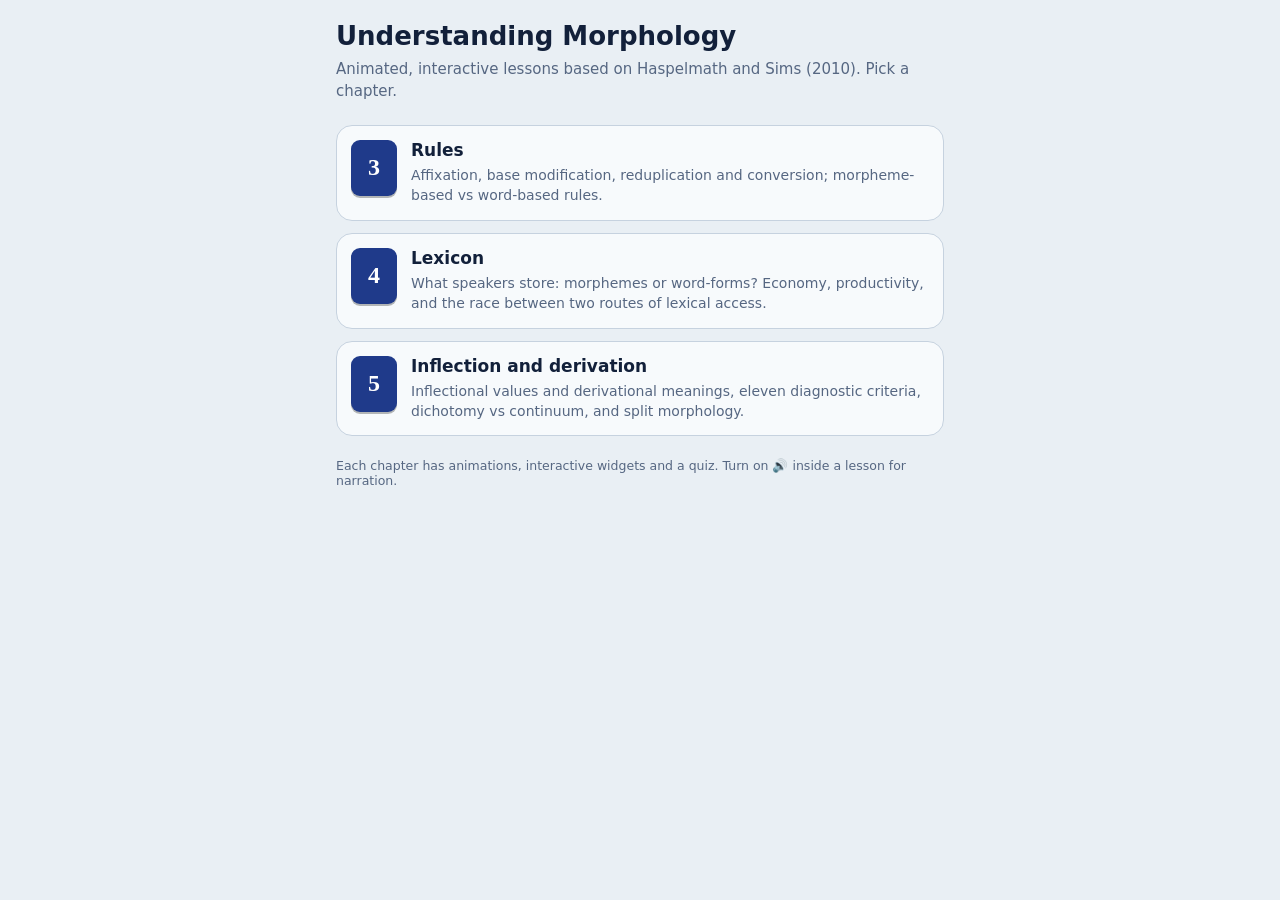
==== index.html @ 04e2346f "Add files via upload" ====
<!doctype html>
<html lang="en">
<head>
<meta charset="utf-8">
<meta name="viewport" content="width=device-width, initial-scale=1, viewport-fit=cover">
<meta name="color-scheme" content="light dark">
<title>Understanding Morphology · Lessons</title>
<link rel="stylesheet" href="assets/lesson.css">
</head>
<body class="scroll">
<div class="wrap">
  <h1>Understanding Morphology</h1>
  <p class="sub">Animated, interactive lessons based on Haspelmath and Sims (2010). Pick a chapter.</p>
  <div id="list"></div>
  <p class="foot">Each chapter has animations, interactive widgets and a quiz. Turn on 🔊 inside a lesson for narration.</p>
</div>
<script>
/* To add a chapter: copy chapter-template/ to chN/, then add one line here. */
const CHAPTERS=[
  {n:3,title:'Rules',href:'ch3/index.html',blurb:'Affixation, base modification, reduplication and conversion; morpheme-based vs word-based rules.'},
  {n:4,title:'Lexicon',href:'ch4/index.html',blurb:'What speakers store: morphemes or word-forms? Economy, productivity, and the race between two routes of lexical access.'},
  {n:5,title:'Inflection and derivation',href:'ch5/index.html',blurb:'Inflectional values and derivational meanings, eleven diagnostic criteria, dichotomy vs continuum, and split morphology.'}
];
const list=document.getElementById('list');
CHAPTERS.forEach(c=>{
  const a=document.createElement('a');a.className='chap'+(c.soon?' soon':'');a.href=c.href;
  a.innerHTML=`<div class="n">${c.n}</div><div><h2>${c.title}</h2><p>${c.blurb}</p></div>`;
  list.appendChild(a);
});
</script>
</body>
</html>
---- assets/lesson.css ----
:root{
  --paper:#E9EFF4; --panel:#F7FAFC; --ink:#12203A; --muted:#566782; --line:#C6D2DF;
  --stem:#1F3A8A; --aff:#FFC53D; --aff-ink:#2A1E00; --mod:#D92F63; --copy:#0B8590; --var:#6F4FCF;
  --lex:#12203A; --lex-ink:#FFFFFF; --ok:#17794E; --bad:#C0284F; --focus:#1F5BFF; --btn:#12203A; --btn-ink:#FFFFFF;
  --serif:"Charis SIL","Gentium Plus","Noto Serif","Iowan Old Style",Georgia,serif;
  --ui:system-ui,-apple-system,"Segoe UI",Roboto,sans-serif;
}
@media (prefers-color-scheme:dark){
  :root{
    --paper:#0D1420; --panel:#162033; --ink:#E7EEF8; --muted:#97A7BF; --line:#2A3850;
    --stem:#4D6FE0; --aff:#F2B72E; --mod:#FF5C8A; --copy:#1DB3C0; --var:#9B83F0;
    --lex:#E7EEF8; --lex-ink:#0D1420; --ok:#4CD39A; --bad:#FF7A9C; --focus:#8FB0FF; --btn:#E7EEF8; --btn-ink:#0D1420;
  }
}
*{box-sizing:border-box;-webkit-tap-highlight-color:transparent}
[hidden]{display:none!important}
html,body{margin:0;height:100%;background:var(--paper);color:var(--ink)}
body{font-family:var(--ui);display:flex;flex-direction:column;height:100dvh;overflow:hidden}
button{font:inherit;color:inherit;cursor:pointer}
button:focus-visible,input:focus-visible{outline:3px solid var(--focus);outline-offset:2px}

/* top */
header{padding:calc(10px + env(safe-area-inset-top)) 14px 8px;display:flex;flex-direction:column;gap:8px}
.bar{display:flex;gap:4px}
.seg{flex:1;height:6px;border-radius:3px;background:var(--line);position:relative;overflow:hidden;border:0;padding:0}
.seg i{position:absolute;inset:0 auto 0 0;width:0;background:var(--stem);transition:width .4s}
.seg.cur{outline:2px solid var(--stem);outline-offset:1px}
.head{display:flex;align-items:center;gap:10px}
.head h1{font:700 16px/1.2 var(--ui);margin:0;flex:1;letter-spacing:.1px}
.head small{display:block;font:500 12px var(--ui);color:var(--muted);margin-top:2px}
.menu{border:1.5px solid var(--line);background:var(--panel);border-radius:10px;padding:8px 12px;font:600 13px var(--ui)}

/* main */
main{flex:1;overflow-y:auto;padding:4px 14px 18px;-webkit-overflow-scrolling:touch}
.stage{position:relative;overflow:hidden;border-radius:14px;background-color:var(--panel);
  background-image:radial-gradient(var(--line) 1px,transparent 1.2px);background-size:18px 18px;
  border:1.5px solid var(--line);min-height:150px;transition:height .5s ease;width:100%}
.layer{position:absolute;inset:0}
.tile{position:absolute;left:0;top:0;display:flex;align-items:center;justify-content:center;border-radius:7px;
  font-family:var(--serif);font-weight:600;white-space:nowrap;box-shadow:0 2px 0 rgba(0,0,0,.28);
  transition:transform .75s cubic-bezier(.2,.8,.2,1),opacity .5s,width .5s,height .5s,background-color .4s,color .4s}
.tile .in{display:block;line-height:1}
.tile .sub{position:absolute;right:3px;bottom:1px;font:700 10px var(--ui);opacity:.9}
.k-stem{background:var(--stem);color:#fff}
.k-aff{background:var(--aff);color:var(--aff-ink)}
.k-mod{background:var(--mod);color:#fff}
.k-copy{background:var(--copy);color:#fff}
.k-var{background:var(--var);color:#fff}
.k-lex{background:var(--lex);color:var(--lex-ink)}
.k-plain{background:var(--panel);color:var(--ink);box-shadow:inset 0 0 0 2px var(--line)}
.k-ghost{background:transparent;color:var(--muted);box-shadow:none;outline:2px dashed var(--muted);outline-offset:-2px}
.k-bad{background:transparent;color:var(--bad);box-shadow:none;outline:2px solid var(--bad);outline-offset:-2px}
.k-ok{background:transparent;color:var(--ok);box-shadow:none;outline:2px solid var(--ok);outline-offset:-2px}
.k-op{background:transparent;color:var(--muted);box-shadow:none;font-weight:400}
.k-sp{visibility:hidden}
.lab{position:absolute;left:0;width:100%;text-align:center;font:600 12.5px var(--ui);color:var(--muted);padding:0 8px;transition:transform .6s,opacity .4s}
.br{position:absolute;left:0;top:0;border:2.5px solid var(--ink);border-bottom:none;border-radius:9px 9px 0 0;height:12px;opacity:.75;transition:transform .7s cubic-bezier(.2,.8,.2,1),width .7s,opacity .4s}
.br span{position:absolute;bottom:100%;left:50%;transform:translateX(-50%);white-space:nowrap;font:600 12px var(--ui);padding-bottom:2px;color:var(--ink)}

.card{font-family:var(--serif);font-size:17.5px;line-height:1.58;margin:14px 2px 0;max-width:62ch}
.card p{margin:0 0 10px}
.card b{font-weight:700;color:var(--stem)}
@media (prefers-color-scheme:dark){.card b{color:#9FB6FF}}
.hint{font:500 13px var(--ui);color:var(--muted)}

/* controls */
footer{padding:8px 12px calc(10px + env(safe-area-inset-bottom));display:flex;gap:8px;align-items:center;background:var(--paper);border-top:1.5px solid var(--line)}
.cb{min-width:46px;height:46px;border-radius:12px;border:1.5px solid var(--line);background:var(--panel);font:700 16px var(--ui);display:flex;align-items:center;justify-content:center;padding:0 12px}
.cb.main{background:var(--btn);color:var(--btn-ink);border-color:var(--btn);flex:1}
.cb[aria-pressed="true"]{background:var(--aff);color:var(--aff-ink);border-color:var(--aff)}
.cb:disabled{opacity:.35}
.count{font:600 12px var(--ui);color:var(--muted);min-width:44px;text-align:center}

/* widgets */
.btn{display:inline-flex;align-items:center;justify-content:center;min-height:44px;padding:8px 16px;border-radius:11px;border:0;background:var(--btn);color:var(--btn-ink);font:700 14.5px var(--ui);margin:6px 8px 0 0}
.btn.ghost{background:var(--panel);color:var(--ink);border:1.5px solid var(--line)}
.chips{display:flex;flex-wrap:wrap;gap:7px;margin:10px 0}
.chip{min-height:40px;padding:6px 13px;border-radius:20px;border:1.5px solid var(--line);background:var(--panel);font:600 14px var(--ui)}
.chip.on{background:var(--stem);border-color:var(--stem);color:#fff}
.chip.done{border-color:var(--ok)}
.gl{font:600 12.5px var(--ui);color:var(--muted);margin:12px 0 0}
.res{font:500 15px/1.45 var(--ui);margin:10px 0 0;padding:11px 13px;border-radius:12px;background:var(--panel);border:1.5px solid var(--line)}
.res.good{border-color:var(--ok)} .res.bad{border-color:var(--bad)}
.res .w{font:700 19px var(--serif)}
.opts{display:flex;flex-direction:column;gap:8px;margin:10px 0}
.opt{text-align:left;min-height:48px;padding:10px 14px;border-radius:12px;border:1.5px solid var(--line);background:var(--panel);font:500 15px/1.35 var(--ui)}
.opt.right{border-color:var(--ok);background:color-mix(in srgb,var(--ok) 16%,var(--panel))}
.opt.wrong{border-color:var(--bad);background:color-mix(in srgb,var(--bad) 14%,var(--panel))}
.qn{font:600 12.5px var(--ui);color:var(--muted);margin:0 0 4px!important}
.qq{font:600 17px/1.4 var(--ui);margin:0 0 4px!important}
.fb{font:500 14.5px/1.5 var(--ui);margin:4px 0 0!important}
input[type=text]{font:600 18px var(--serif);padding:10px 12px;border-radius:11px;border:1.5px solid var(--line);background:var(--panel);color:var(--ink);width:150px;min-height:44px}
table.tb{width:100%;border-collapse:collapse;font:500 14.5px var(--serif);margin:10px 0}
table.tb th{font:700 12px var(--ui);color:var(--muted);text-align:left;padding:4px 6px}
table.tb td{padding:9px 6px;border-top:1px solid var(--line)}
table.tb tr.row{cursor:pointer}
table.tb tr.row.on td{background:color-mix(in srgb,var(--var) 18%,transparent)}
.gap{color:var(--bad);font-weight:700}
.tabs{display:flex;gap:6px;margin:8px 0}
.tabs .chip{flex:1;text-align:center;border-radius:12px}
.pts{margin:8px 0 0;padding-left:20px;font:500 15px/1.5 var(--ui)}
.pts li{margin-bottom:6px}
.pill{display:inline-block;font:700 12px var(--ui);padding:2px 8px;border-radius:10px;background:var(--line);margin-right:6px}

/* sheet */
.sheet{position:fixed;inset:0;background:rgba(5,10,20,.55);display:flex;align-items:flex-end;z-index:9}
.sheet>div{background:var(--paper);width:100%;max-height:80dvh;overflow:auto;border-radius:18px 18px 0 0;padding:14px 14px calc(16px + env(safe-area-inset-bottom))}
.sheet h2{font:700 16px var(--ui);margin:2px 0 10px}
.mi{display:flex;width:100%;text-align:left;align-items:center;gap:10px;padding:12px;border-radius:12px;border:1.5px solid var(--line);background:var(--panel);margin-bottom:8px;font:600 15px var(--ui)}
.mi.cur{border-color:var(--stem)}
.mi span{flex:1}.mi em{font:500 12.5px var(--ui);color:var(--muted);font-style:normal}
@media (prefers-reduced-motion:reduce){.tile,.lab,.br,.stage,.seg i{transition-duration:.01s!important}}
.ebar{display:grid;grid-template-columns:118px 1fr 28px;align-items:center;gap:8px;margin:8px 0;font:600 12.5px var(--ui)}
.bt{height:16px;border-radius:8px;background:var(--line);overflow:hidden}
.bt i{display:block;height:100%;width:0;transition:width .6s ease;border-radius:8px}
.bt i.wf{background:var(--mod)}.bt i.mo{background:var(--stem)}
.lane{margin:8px 0}.lane .gl{margin:6px 0 4px}
.track{position:relative;height:50px;border-radius:10px;background:var(--panel);border:1.5px solid var(--line);overflow:hidden}
.runner{position:absolute;left:0;top:7px;height:34px;padding:0 12px;border-radius:7px;display:flex;align-items:center;font:700 15px var(--serif);background:var(--stem);color:#fff;white-space:nowrap}
.lane.win .track{border-color:var(--ok);box-shadow:0 0 0 2px var(--ok) inset}
.finish{position:absolute;right:0;top:0;bottom:0;width:7px;background:repeating-linear-gradient(var(--ink) 0 7px,transparent 7px 14px);opacity:.45}
.home{font:600 12.5px var(--ui);color:var(--muted);text-decoration:none;align-self:flex-start;padding:2px 0}
.home:hover{text-decoration:underline}
body.scroll{display:block;height:auto;min-height:100dvh;overflow:auto}
.wrap{max-width:640px;margin:0 auto;padding:calc(22px + env(safe-area-inset-top)) 16px 40px}
.wrap h1{font:800 26px/1.15 var(--ui);margin:0 0 6px}
.wrap .sub{font:500 15px/1.5 var(--ui);color:var(--muted);margin:0 0 22px}
.chap{display:flex;gap:14px;align-items:flex-start;text-decoration:none;color:inherit;background:var(--panel);border:1.5px solid var(--line);border-radius:16px;padding:14px;margin-bottom:12px}
.chap:hover,.chap:focus-visible{border-color:var(--stem)}
.chap .n{flex:none;width:46px;height:56px;border-radius:9px;background:var(--stem);color:#fff;display:flex;align-items:center;justify-content:center;font:700 24px var(--serif);box-shadow:0 2px 0 rgba(0,0,0,.28)}
.chap h2{font:700 17px/1.25 var(--ui);margin:0 0 4px}
.chap p{font:500 14px/1.45 var(--ui);color:var(--muted);margin:0}
.chap.soon{opacity:.55;pointer-events:none}
.foot{font:500 12.5px var(--ui);color:var(--muted);margin-top:22px}
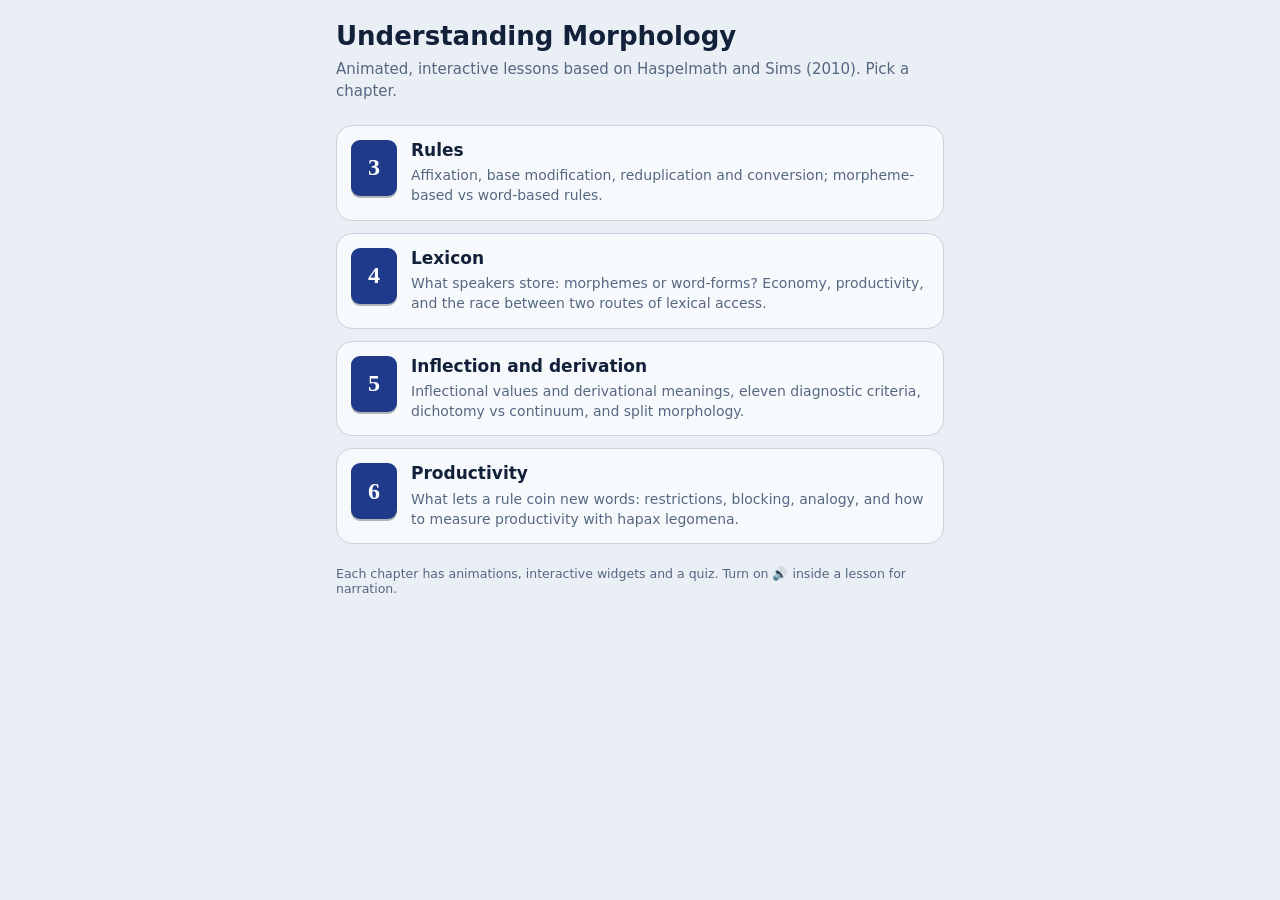
==== commit f42a65be: "Add files via upload" ====
--- a/index.html
+++ b/index.html
@@ -19,7 +19,8 @@
 const CHAPTERS=[
   {n:3,title:'Rules',href:'ch3/index.html',blurb:'Affixation, base modification, reduplication and conversion; morpheme-based vs word-based rules.'},
   {n:4,title:'Lexicon',href:'ch4/index.html',blurb:'What speakers store: morphemes or word-forms? Economy, productivity, and the race between two routes of lexical access.'},
-  {n:5,title:'Inflection and derivation',href:'ch5/index.html',blurb:'Inflectional values and derivational meanings, eleven diagnostic criteria, dichotomy vs continuum, and split morphology.'}
+  {n:5,title:'Inflection and derivation',href:'ch5/index.html',blurb:'Inflectional values and derivational meanings, eleven diagnostic criteria, dichotomy vs continuum, and split morphology.'},
+  {n:6,title:'Productivity',href:'ch6/index.html',blurb:'What lets a rule coin new words: restrictions, blocking, analogy, and how to measure productivity with hapax legomena.'}
 ];
 const list=document.getElementById('list');
 CHAPTERS.forEach(c=>{
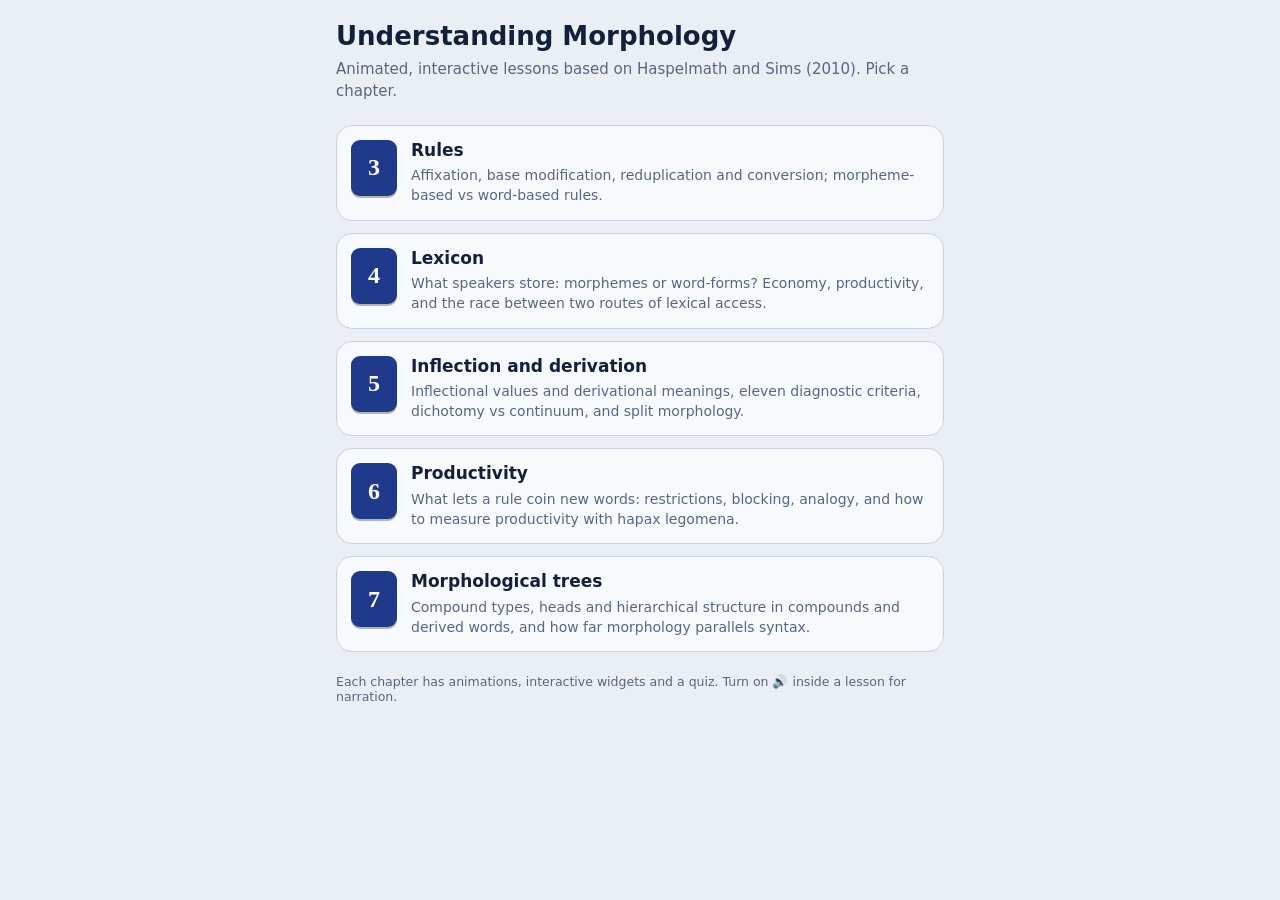
==== commit ac94d44e: "Add files via upload" ====
--- a/index.html
+++ b/index.html
@@ -20,7 +20,8 @@
   {n:3,title:'Rules',href:'ch3/index.html',blurb:'Affixation, base modification, reduplication and conversion; morpheme-based vs word-based rules.'},
   {n:4,title:'Lexicon',href:'ch4/index.html',blurb:'What speakers store: morphemes or word-forms? Economy, productivity, and the race between two routes of lexical access.'},
   {n:5,title:'Inflection and derivation',href:'ch5/index.html',blurb:'Inflectional values and derivational meanings, eleven diagnostic criteria, dichotomy vs continuum, and split morphology.'},
-  {n:6,title:'Productivity',href:'ch6/index.html',blurb:'What lets a rule coin new words: restrictions, blocking, analogy, and how to measure productivity with hapax legomena.'}
+  {n:6,title:'Productivity',href:'ch6/index.html',blurb:'What lets a rule coin new words: restrictions, blocking, analogy, and how to measure productivity with hapax legomena.'},
+  {n:7,title:'Morphological trees',href:'ch7/index.html',blurb:'Compound types, heads and hierarchical structure in compounds and derived words, and how far morphology parallels syntax.'}
 ];
 const list=document.getElementById('list');
 CHAPTERS.forEach(c=>{
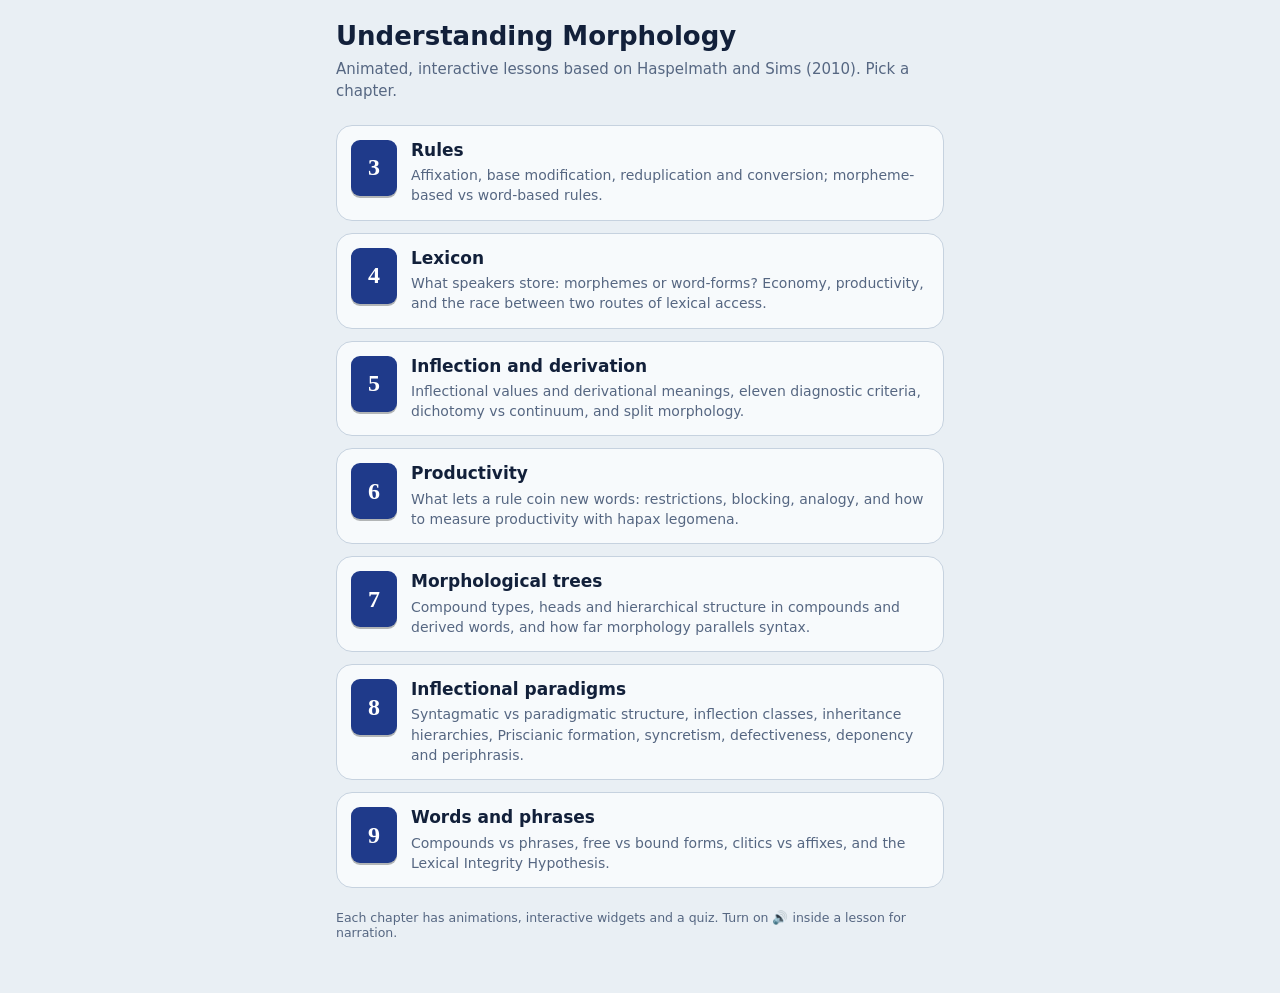
==== commit 85a37155: "Add files via upload" ====
--- a/index.html
+++ b/index.html
@@ -21,7 +21,9 @@
   {n:4,title:'Lexicon',href:'ch4/index.html',blurb:'What speakers store: morphemes or word-forms? Economy, productivity, and the race between two routes of lexical access.'},
   {n:5,title:'Inflection and derivation',href:'ch5/index.html',blurb:'Inflectional values and derivational meanings, eleven diagnostic criteria, dichotomy vs continuum, and split morphology.'},
   {n:6,title:'Productivity',href:'ch6/index.html',blurb:'What lets a rule coin new words: restrictions, blocking, analogy, and how to measure productivity with hapax legomena.'},
-  {n:7,title:'Morphological trees',href:'ch7/index.html',blurb:'Compound types, heads and hierarchical structure in compounds and derived words, and how far morphology parallels syntax.'}
+  {n:7,title:'Morphological trees',href:'ch7/index.html',blurb:'Compound types, heads and hierarchical structure in compounds and derived words, and how far morphology parallels syntax.'},
+  {n:8,title:'Inflectional paradigms',href:'ch8/index.html',blurb:'Syntagmatic vs paradigmatic structure, inflection classes, inheritance hierarchies, Priscianic formation, syncretism, defectiveness, deponency and periphrasis.'},
+  {n:9,title:'Words and phrases',href:'ch9/index.html',blurb:'Compounds vs phrases, free vs bound forms, clitics vs affixes, and the Lexical Integrity Hypothesis.'}
 ];
 const list=document.getElementById('list');
 CHAPTERS.forEach(c=>{
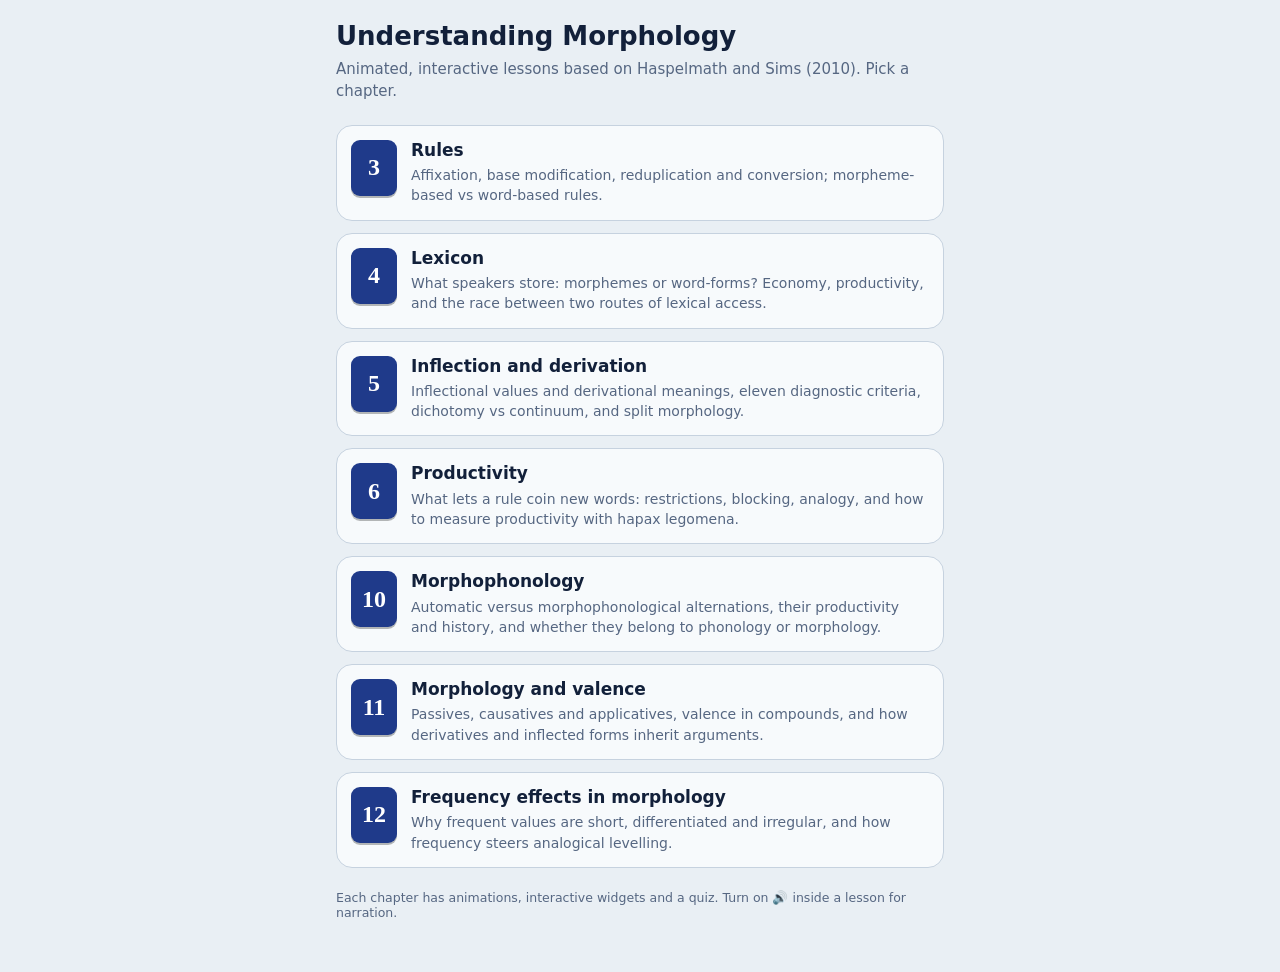
==== commit ae9951ff: "Add files via upload" ====
--- a/index.html
+++ b/index.html
@@ -21,9 +21,9 @@
   {n:4,title:'Lexicon',href:'ch4/index.html',blurb:'What speakers store: morphemes or word-forms? Economy, productivity, and the race between two routes of lexical access.'},
   {n:5,title:'Inflection and derivation',href:'ch5/index.html',blurb:'Inflectional values and derivational meanings, eleven diagnostic criteria, dichotomy vs continuum, and split morphology.'},
   {n:6,title:'Productivity',href:'ch6/index.html',blurb:'What lets a rule coin new words: restrictions, blocking, analogy, and how to measure productivity with hapax legomena.'},
-  {n:7,title:'Morphological trees',href:'ch7/index.html',blurb:'Compound types, heads and hierarchical structure in compounds and derived words, and how far morphology parallels syntax.'},
-  {n:8,title:'Inflectional paradigms',href:'ch8/index.html',blurb:'Syntagmatic vs paradigmatic structure, inflection classes, inheritance hierarchies, Priscianic formation, syncretism, defectiveness, deponency and periphrasis.'},
-  {n:9,title:'Words and phrases',href:'ch9/index.html',blurb:'Compounds vs phrases, free vs bound forms, clitics vs affixes, and the Lexical Integrity Hypothesis.'}
+  {n:10,title:'Morphophonology',href:'ch10/index.html',blurb:'Automatic versus morphophonological alternations, their productivity and history, and whether they belong to phonology or morphology.'},
+  {n:11,title:'Morphology and valence',href:'ch11/index.html',blurb:'Passives, causatives and applicatives, valence in compounds, and how derivatives and inflected forms inherit arguments.'},
+  {n:12,title:'Frequency effects in morphology',href:'ch12/index.html',blurb:'Why frequent values are short, differentiated and irregular, and how frequency steers analogical levelling.'}
 ];
 const list=document.getElementById('list');
 CHAPTERS.forEach(c=>{
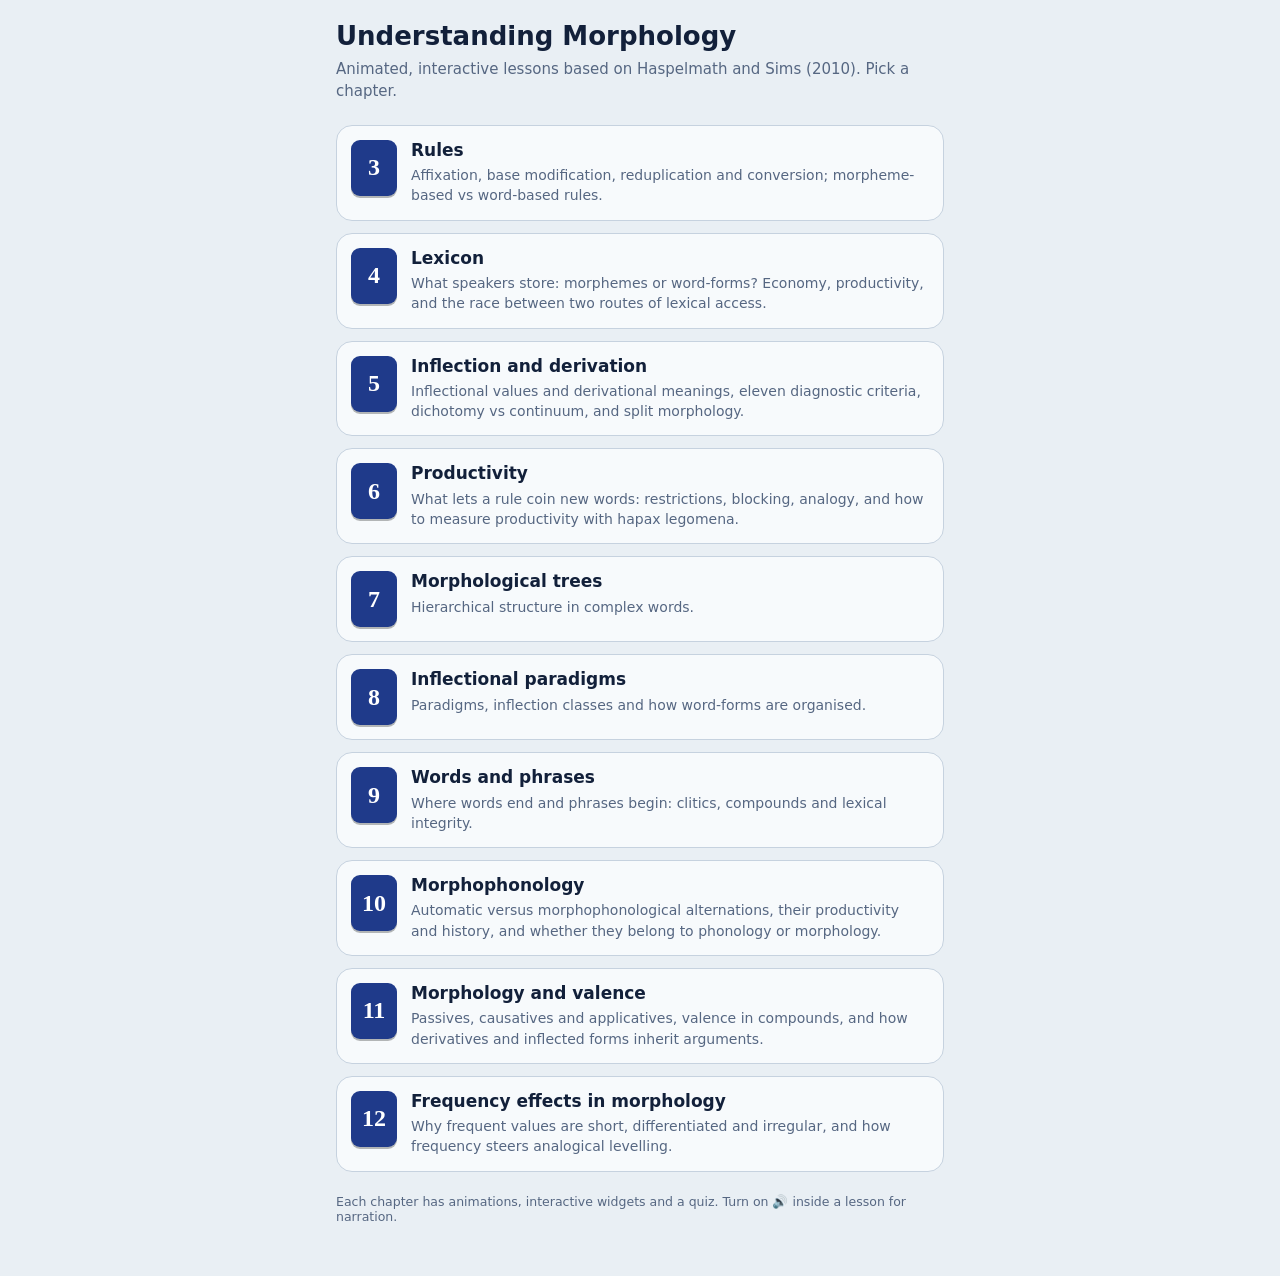
==== commit c3d084be: "Add files via upload" ====
--- a/index.html
+++ b/index.html
@@ -21,6 +21,9 @@
   {n:4,title:'Lexicon',href:'ch4/index.html',blurb:'What speakers store: morphemes or word-forms? Economy, productivity, and the race between two routes of lexical access.'},
   {n:5,title:'Inflection and derivation',href:'ch5/index.html',blurb:'Inflectional values and derivational meanings, eleven diagnostic criteria, dichotomy vs continuum, and split morphology.'},
   {n:6,title:'Productivity',href:'ch6/index.html',blurb:'What lets a rule coin new words: restrictions, blocking, analogy, and how to measure productivity with hapax legomena.'},
+  {n:7,title:'Morphological trees',href:'ch7/index.html',blurb:'Hierarchical structure in complex words.'},
+  {n:8,title:'Inflectional paradigms',href:'ch8/index.html',blurb:'Paradigms, inflection classes and how word-forms are organised.'},
+  {n:9,title:'Words and phrases',href:'ch9/index.html',blurb:'Where words end and phrases begin: clitics, compounds and lexical integrity.'},
   {n:10,title:'Morphophonology',href:'ch10/index.html',blurb:'Automatic versus morphophonological alternations, their productivity and history, and whether they belong to phonology or morphology.'},
   {n:11,title:'Morphology and valence',href:'ch11/index.html',blurb:'Passives, causatives and applicatives, valence in compounds, and how derivatives and inflected forms inherit arguments.'},
   {n:12,title:'Frequency effects in morphology',href:'ch12/index.html',blurb:'Why frequent values are short, differentiated and irregular, and how frequency steers analogical levelling.'}
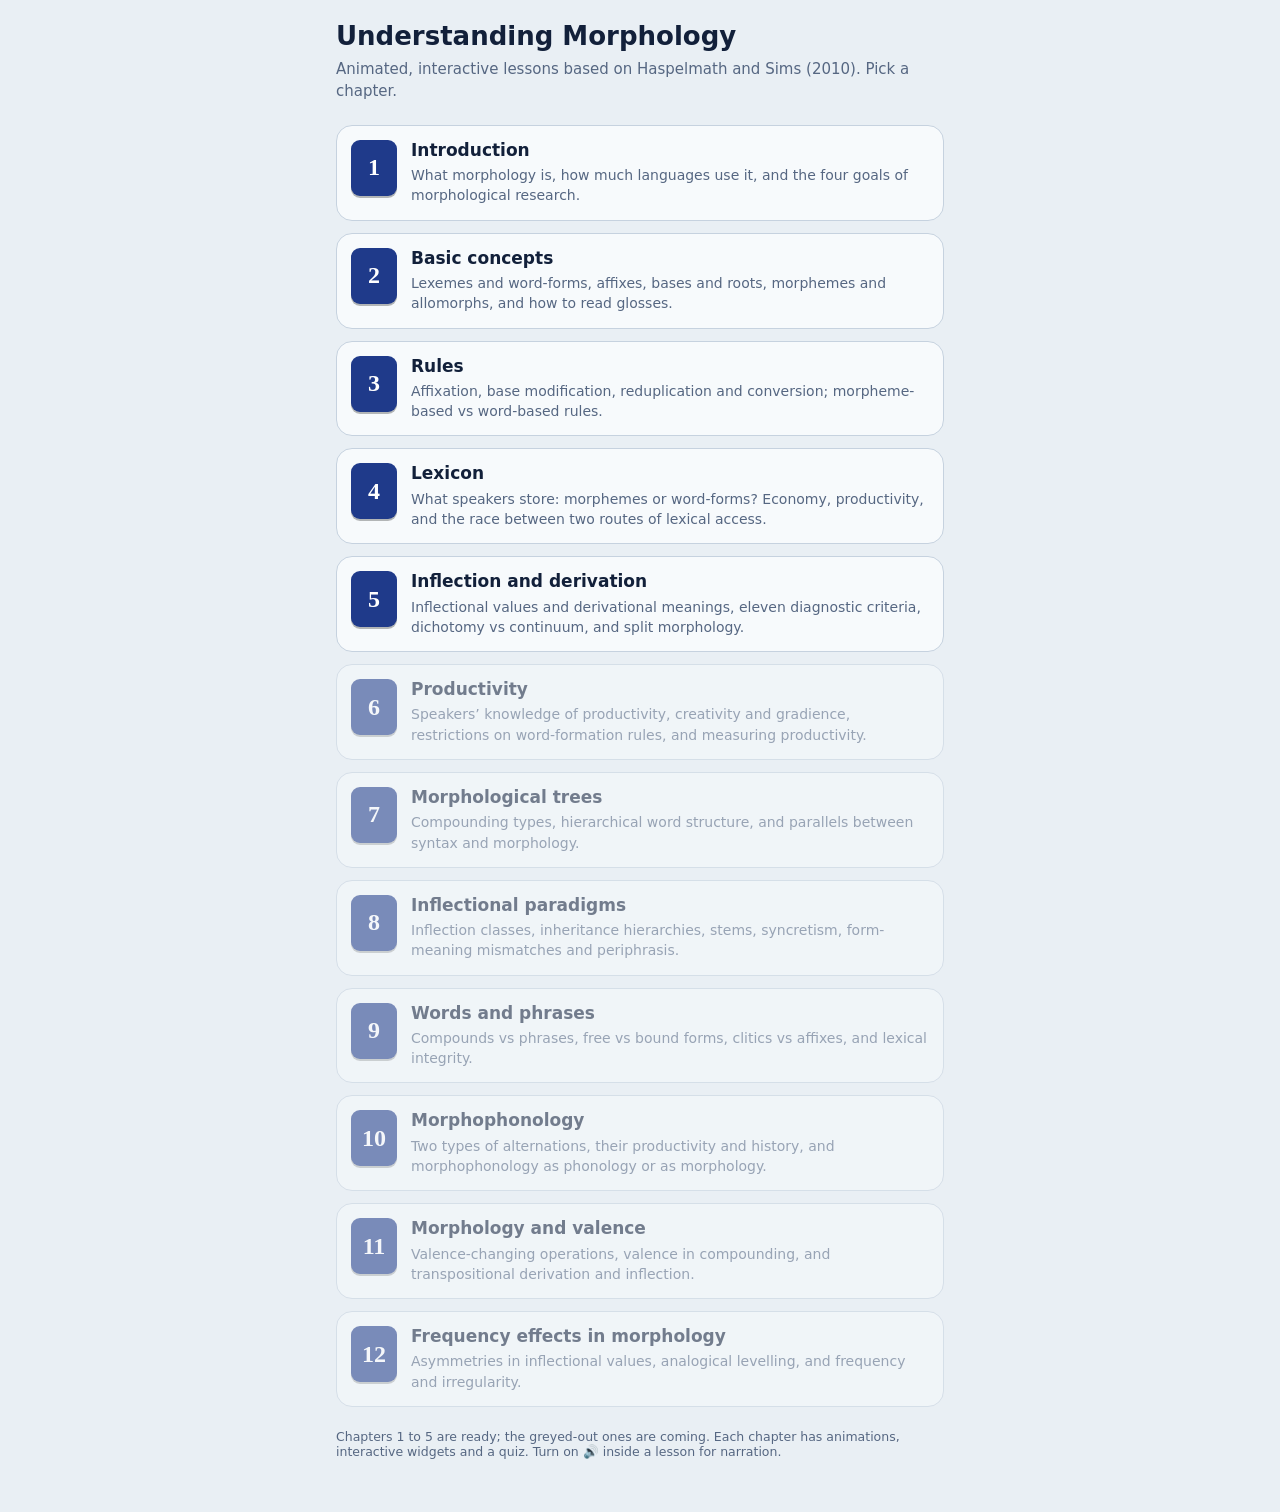
==== commit aabeb75d: "Add files via upload" ====
--- a/index.html
+++ b/index.html
@@ -12,21 +12,23 @@
   <h1>Understanding Morphology</h1>
   <p class="sub">Animated, interactive lessons based on Haspelmath and Sims (2010). Pick a chapter.</p>
   <div id="list"></div>
-  <p class="foot">Each chapter has animations, interactive widgets and a quiz. Turn on 🔊 inside a lesson for narration.</p>
+  <p class="foot">Chapters 1 to 5 are ready; the greyed-out ones are coming. Each chapter has animations, interactive widgets and a quiz. Turn on 🔊 inside a lesson for narration.</p>
 </div>
 <script>
 /* To add a chapter: copy chapter-template/ to chN/, then add one line here. */
 const CHAPTERS=[
+  {n:1,title:'Introduction',href:'ch1/index.html',blurb:'What morphology is, how much languages use it, and the four goals of morphological research.'},
+  {n:2,title:'Basic concepts',href:'ch2/index.html',blurb:'Lexemes and word-forms, affixes, bases and roots, morphemes and allomorphs, and how to read glosses.'},
   {n:3,title:'Rules',href:'ch3/index.html',blurb:'Affixation, base modification, reduplication and conversion; morpheme-based vs word-based rules.'},
   {n:4,title:'Lexicon',href:'ch4/index.html',blurb:'What speakers store: morphemes or word-forms? Economy, productivity, and the race between two routes of lexical access.'},
   {n:5,title:'Inflection and derivation',href:'ch5/index.html',blurb:'Inflectional values and derivational meanings, eleven diagnostic criteria, dichotomy vs continuum, and split morphology.'},
-  {n:6,title:'Productivity',href:'ch6/index.html',blurb:'What lets a rule coin new words: restrictions, blocking, analogy, and how to measure productivity with hapax legomena.'},
-  {n:7,title:'Morphological trees',href:'ch7/index.html',blurb:'Hierarchical structure in complex words.'},
-  {n:8,title:'Inflectional paradigms',href:'ch8/index.html',blurb:'Paradigms, inflection classes and how word-forms are organised.'},
-  {n:9,title:'Words and phrases',href:'ch9/index.html',blurb:'Where words end and phrases begin: clitics, compounds and lexical integrity.'},
-  {n:10,title:'Morphophonology',href:'ch10/index.html',blurb:'Automatic versus morphophonological alternations, their productivity and history, and whether they belong to phonology or morphology.'},
-  {n:11,title:'Morphology and valence',href:'ch11/index.html',blurb:'Passives, causatives and applicatives, valence in compounds, and how derivatives and inflected forms inherit arguments.'},
-  {n:12,title:'Frequency effects in morphology',href:'ch12/index.html',blurb:'Why frequent values are short, differentiated and irregular, and how frequency steers analogical levelling.'}
+  {n:6,title:'Productivity',href:'ch6/index.html',soon:true,blurb:'Speakers’ knowledge of productivity, creativity and gradience, restrictions on word-formation rules, and measuring productivity.'},
+  {n:7,title:'Morphological trees',href:'ch7/index.html',soon:true,blurb:'Compounding types, hierarchical word structure, and parallels between syntax and morphology.'},
+  {n:8,title:'Inflectional paradigms',href:'ch8/index.html',soon:true,blurb:'Inflection classes, inheritance hierarchies, stems, syncretism, form-meaning mismatches and periphrasis.'},
+  {n:9,title:'Words and phrases',href:'ch9/index.html',soon:true,blurb:'Compounds vs phrases, free vs bound forms, clitics vs affixes, and lexical integrity.'},
+  {n:10,title:'Morphophonology',href:'ch10/index.html',soon:true,blurb:'Two types of alternations, their productivity and history, and morphophonology as phonology or as morphology.'},
+  {n:11,title:'Morphology and valence',href:'ch11/index.html',soon:true,blurb:'Valence-changing operations, valence in compounding, and transpositional derivation and inflection.'},
+  {n:12,title:'Frequency effects in morphology',href:'ch12/index.html',soon:true,blurb:'Asymmetries in inflectional values, analogical levelling, and frequency and irregularity.'}
 ];
 const list=document.getElementById('list');
 CHAPTERS.forEach(c=>{
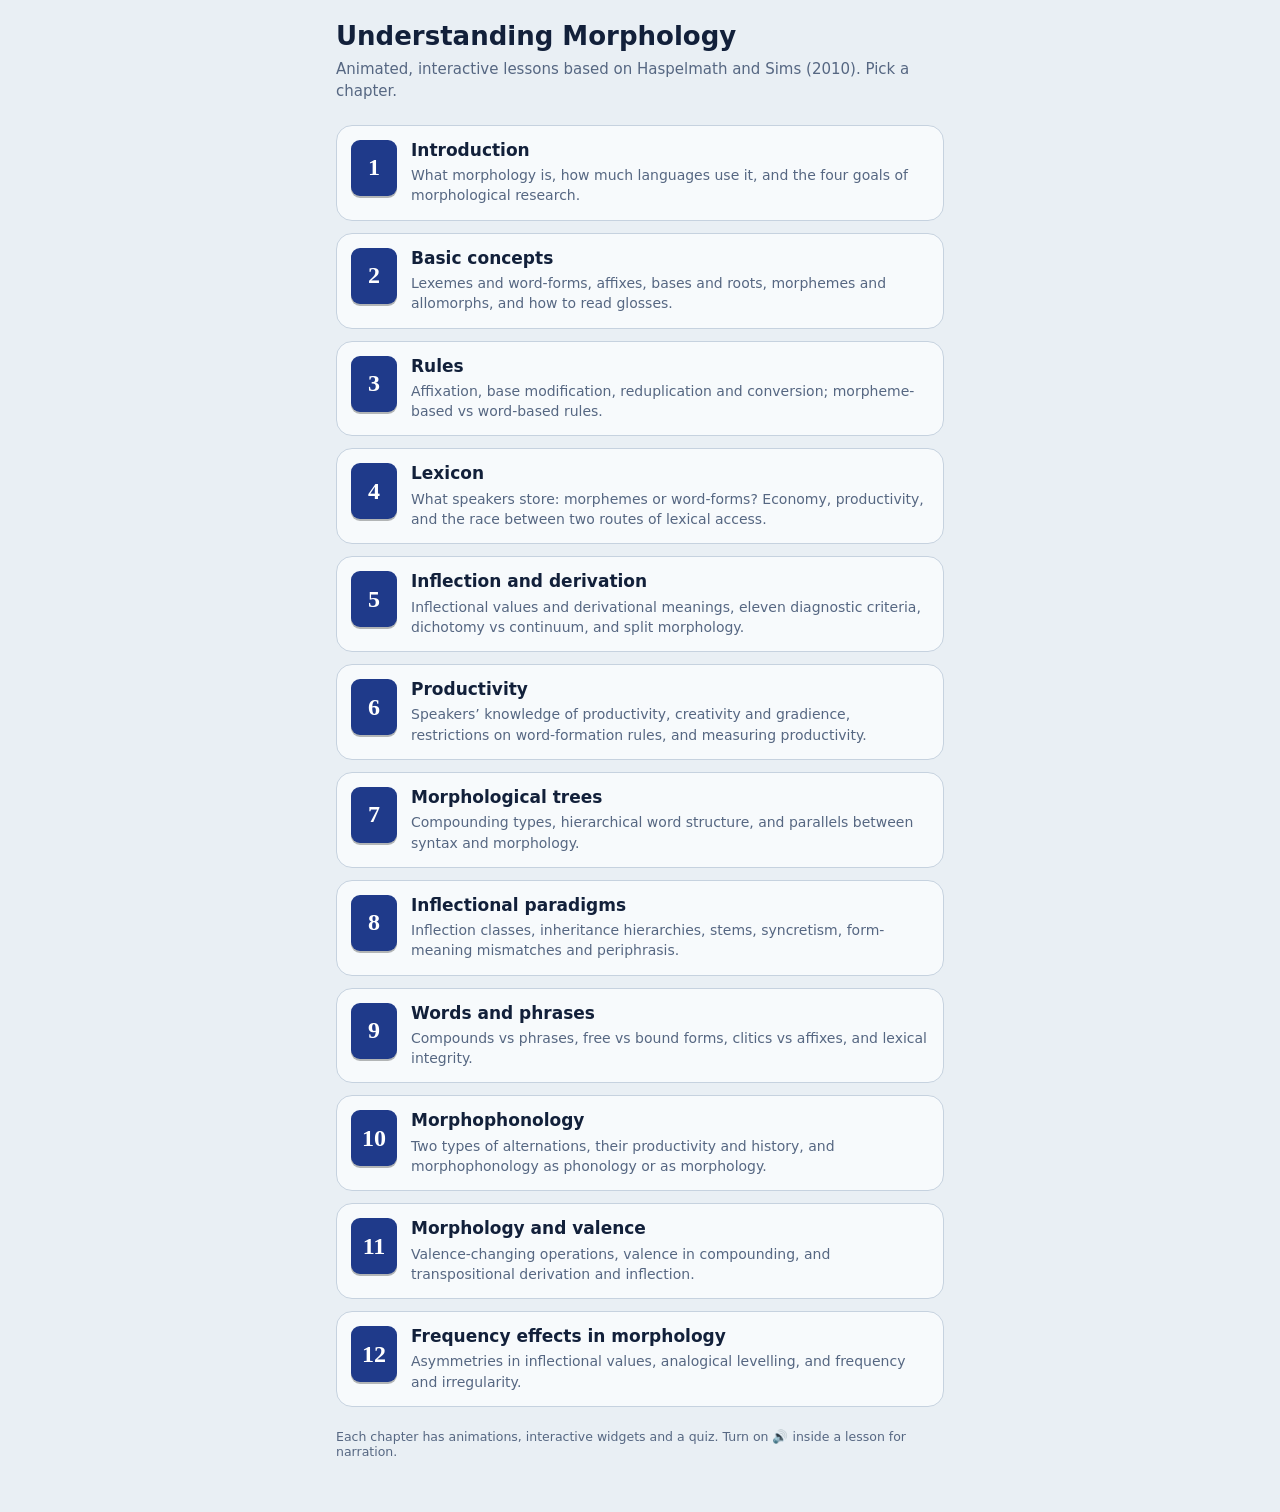
==== commit b56a83b5: "Add files via upload" ====
--- a/index.html
+++ b/index.html
@@ -12,7 +12,7 @@
   <h1>Understanding Morphology</h1>
   <p class="sub">Animated, interactive lessons based on Haspelmath and Sims (2010). Pick a chapter.</p>
   <div id="list"></div>
-  <p class="foot">Chapters 1 to 5 are ready; the greyed-out ones are coming. Each chapter has animations, interactive widgets and a quiz. Turn on 🔊 inside a lesson for narration.</p>
+  <p class="foot">Each chapter has animations, interactive widgets and a quiz. Turn on 🔊 inside a lesson for narration.</p>
 </div>
 <script>
 /* To add a chapter: copy chapter-template/ to chN/, then add one line here. */
@@ -22,13 +22,13 @@
   {n:3,title:'Rules',href:'ch3/index.html',blurb:'Affixation, base modification, reduplication and conversion; morpheme-based vs word-based rules.'},
   {n:4,title:'Lexicon',href:'ch4/index.html',blurb:'What speakers store: morphemes or word-forms? Economy, productivity, and the race between two routes of lexical access.'},
   {n:5,title:'Inflection and derivation',href:'ch5/index.html',blurb:'Inflectional values and derivational meanings, eleven diagnostic criteria, dichotomy vs continuum, and split morphology.'},
-  {n:6,title:'Productivity',href:'ch6/index.html',soon:true,blurb:'Speakers’ knowledge of productivity, creativity and gradience, restrictions on word-formation rules, and measuring productivity.'},
-  {n:7,title:'Morphological trees',href:'ch7/index.html',soon:true,blurb:'Compounding types, hierarchical word structure, and parallels between syntax and morphology.'},
-  {n:8,title:'Inflectional paradigms',href:'ch8/index.html',soon:true,blurb:'Inflection classes, inheritance hierarchies, stems, syncretism, form-meaning mismatches and periphrasis.'},
-  {n:9,title:'Words and phrases',href:'ch9/index.html',soon:true,blurb:'Compounds vs phrases, free vs bound forms, clitics vs affixes, and lexical integrity.'},
-  {n:10,title:'Morphophonology',href:'ch10/index.html',soon:true,blurb:'Two types of alternations, their productivity and history, and morphophonology as phonology or as morphology.'},
-  {n:11,title:'Morphology and valence',href:'ch11/index.html',soon:true,blurb:'Valence-changing operations, valence in compounding, and transpositional derivation and inflection.'},
-  {n:12,title:'Frequency effects in morphology',href:'ch12/index.html',soon:true,blurb:'Asymmetries in inflectional values, analogical levelling, and frequency and irregularity.'}
+  {n:6,title:'Productivity',href:'ch6/index.html',blurb:'Speakers’ knowledge of productivity, creativity and gradience, restrictions on word-formation rules, and measuring productivity.'},
+  {n:7,title:'Morphological trees',href:'ch7/index.html',blurb:'Compounding types, hierarchical word structure, and parallels between syntax and morphology.'},
+  {n:8,title:'Inflectional paradigms',href:'ch8/index.html',blurb:'Inflection classes, inheritance hierarchies, stems, syncretism, form-meaning mismatches and periphrasis.'},
+  {n:9,title:'Words and phrases',href:'ch9/index.html',blurb:'Compounds vs phrases, free vs bound forms, clitics vs affixes, and lexical integrity.'},
+  {n:10,title:'Morphophonology',href:'ch10/index.html',blurb:'Two types of alternations, their productivity and history, and morphophonology as phonology or as morphology.'},
+  {n:11,title:'Morphology and valence',href:'ch11/index.html',blurb:'Valence-changing operations, valence in compounding, and transpositional derivation and inflection.'},
+  {n:12,title:'Frequency effects in morphology',href:'ch12/index.html',blurb:'Asymmetries in inflectional values, analogical levelling, and frequency and irregularity.'}
 ];
 const list=document.getElementById('list');
 CHAPTERS.forEach(c=>{
